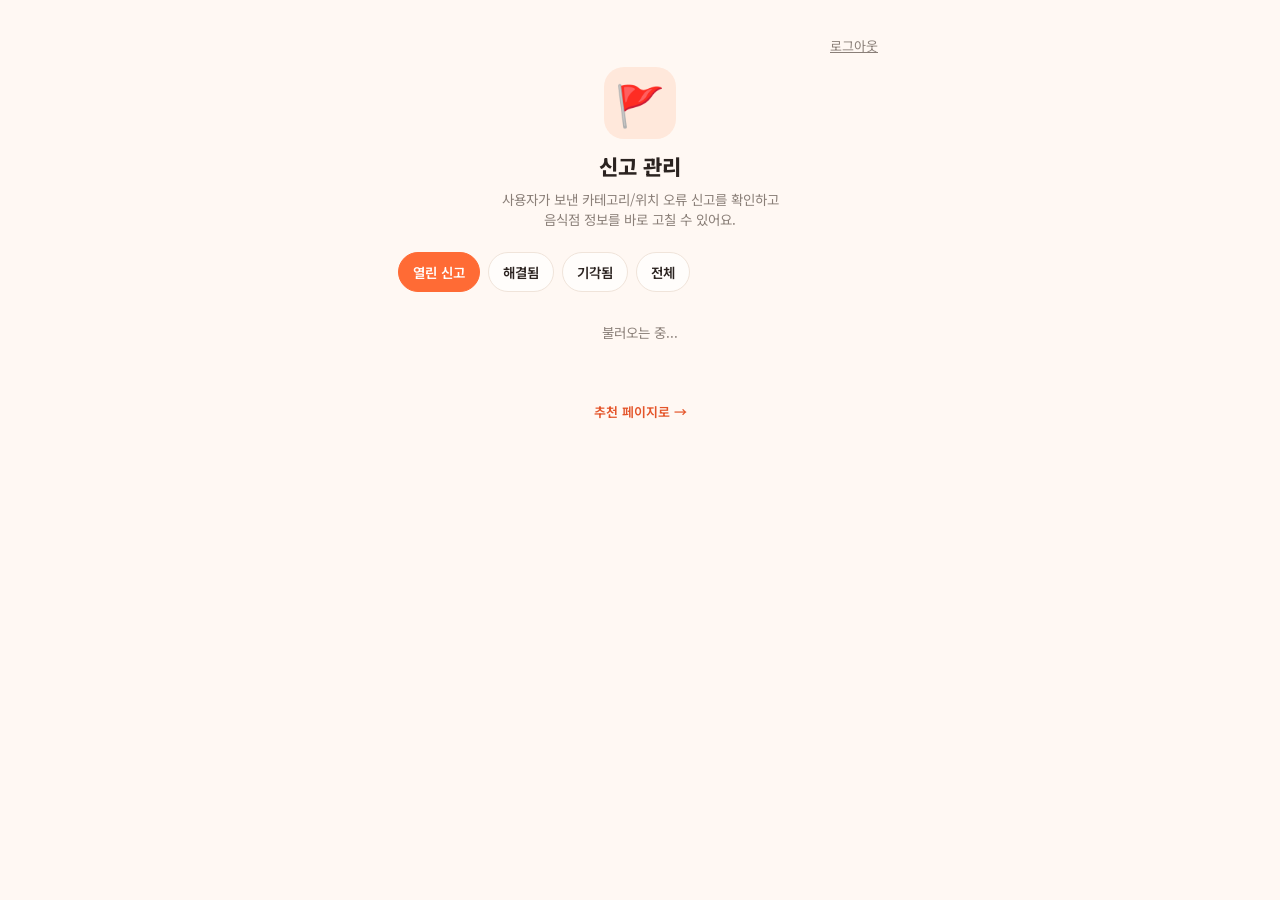
==== backend/static/admin.html @ 5256d0db "신고 기능 + /admin 관리 페이지 추가 카드마다 깃발 버튼으로 카테고리/위치/폐업/중복 오류를 신고할 수 있고(reports 테이블), /admin에서 열린 신고를 보고 음식" ====
<!doctype html>
<html lang="ko">
<head>
  <meta charset="utf-8" />
  <meta name="viewport" content="width=device-width, initial-scale=1" />
  <title>신고 관리</title>
  <link rel="preconnect" href="https://fonts.googleapis.com" />
  <link rel="preconnect" href="https://fonts.gstatic.com" crossorigin />
  <link href="https://fonts.googleapis.com/css2?family=Noto+Sans+KR:wght@400;500;700;800&display=swap" rel="stylesheet" />
  <link rel="stylesheet" href="css/style.css" />
</head>
<body>
  <main class="wrap">
    <div class="top-bar">
      <span id="whoami" class="hint"></span>
      <button type="button" id="logoutBtn" class="text-btn">로그아웃</button>
    </div>

    <header class="hero">
      <div class="hero-badge">🚩</div>
      <h1>신고 관리</h1>
      <p class="sub">사용자가 보낸 카테고리/위치 오류 신고를 확인하고<br />음식점 정보를 바로 고칠 수 있어요.</p>
    </header>

    <div class="pills" id="statusTabs">
      <button type="button" class="pill active" data-status="open">열린 신고</button>
      <button type="button" class="pill" data-status="resolved">해결됨</button>
      <button type="button" class="pill" data-status="dismissed">기각됨</button>
      <button type="button" class="pill" data-status="all">전체</button>
    </div>

    <section id="reportList"></section>

    <footer class="foot">
      <a href="/">추천 페이지로 →</a>
    </footer>
  </main>

  <script src="js/admin.js"></script>
</body>
</html>
---- backend/static/css/style.css ----
:root {
  --fg: #2b2320;
  --muted: #8a7f78;
  --bg: #fff8f3;
  --accent: #ff6b35;
  --accent-dark: #e4552a;
  --accent-soft: #ffe8db;
  --ok-bg: #effaf3;
  --ok-border: #34c272;
  --ok-fg: #1e7a46;
  --bad-bg: #fdf1f1;
  --bad-border: #f1a3a3;
  --bad-fg: #b23a3a;
  --card-border: #f0e4da;
  --card-shadow: 0 2px 10px rgba(43, 35, 32, 0.06);
}

* { box-sizing: border-box; }

body {
  margin: 0;
  font-family: "Noto Sans KR", -apple-system, "Segoe UI", sans-serif;
  color: var(--fg);
  background: var(--bg);
}

.wrap {
  max-width: 520px;
  margin: 0 auto;
  padding: 32px 18px 60px;
}

.top-bar {
  display: flex;
  justify-content: space-between;
  align-items: center;
  margin-bottom: 8px;
}
.top-bar .text-btn { padding: 4px; }

.hero { text-align: center; margin-bottom: 22px; }
.hero-badge {
  font-size: 40px;
  width: 72px;
  height: 72px;
  margin: 0 auto 12px;
  display: flex;
  align-items: center;
  justify-content: center;
  background: var(--accent-soft);
  border-radius: 20px;
}
h1 { font-size: 21px; margin: 0 0 8px; font-weight: 800; }
h2 { font-size: 15px; margin: 24px 0 8px; font-weight: 700; }
.sub { color: var(--muted); font-size: 13.5px; line-height: 1.5; margin: 0; }

.card {
  background: white;
  border: 1px solid var(--card-border);
  border-radius: 16px;
  box-shadow: var(--card-shadow);
  padding: 20px;
  margin-bottom: 14px;
}
.card.no-pad { padding: 4px 16px; }

.form-card { display: flex; flex-direction: column; gap: 18px; }

.field { display: flex; flex-direction: column; gap: 8px; }
.field > label { font-size: 13.5px; font-weight: 700; color: var(--fg); }

.input-unit {
  display: flex;
  align-items: center;
  border: 1.5px solid var(--card-border);
  border-radius: 12px;
  padding: 2px 14px;
  background: #fffdfb;
}
.input-unit input {
  border: none;
  outline: none;
  background: transparent;
  font-size: 17px;
  font-weight: 700;
  padding: 10px 0;
  width: 100%;
  color: var(--fg);
  font-family: inherit;
}
.input-unit span { color: var(--muted); font-size: 13px; font-weight: 600; }

.pills { display: flex; flex-wrap: wrap; gap: 8px; }
.pill {
  border: 1.5px solid var(--card-border);
  background: #fffdfb;
  color: var(--fg);
  padding: 9px 14px;
  border-radius: 999px;
  font-size: 13.5px;
  font-weight: 600;
  cursor: pointer;
  font-family: inherit;
}
.pill.active {
  background: var(--accent);
  border-color: var(--accent);
  color: white;
}

.primary-btn {
  padding: 15px 16px;
  border-radius: 12px;
  border: none;
  background: var(--accent);
  color: white;
  font-size: 15.5px;
  font-weight: 700;
  cursor: pointer;
  font-family: inherit;
  width: 100%;
}
.primary-btn:disabled { background: #e8ddd3; color: #b4a89c; cursor: not-allowed; }
.primary-btn:not(:disabled):active { background: var(--accent-dark); }

.ghost-btn {
  display: flex;
  align-items: center;
  gap: 8px;
  width: 100%;
  padding: 13px 14px;
  border-radius: 12px;
  border: 1.5px dashed var(--accent);
  background: var(--accent-soft);
  color: var(--accent-dark);
  font-size: 14px;
  font-weight: 700;
  cursor: pointer;
  font-family: inherit;
}
.ghost-btn .pin { font-size: 16px; }
.ghost-btn.located { border-style: solid; }

.hint { font-size: 12.5px; color: var(--muted); margin: 2px 2px 0; }

.text-btn {
  background: none;
  border: none;
  color: var(--muted);
  font-size: 13px;
  text-decoration: underline;
  cursor: pointer;
  padding: 10px 4px 0;
  font-family: inherit;
}

.notice {
  font-size: 12.5px;
  color: var(--muted);
  margin: 2px 4px 14px;
  text-align: center;
}

#results { display: flex; flex-direction: column; gap: 12px; }

.result-card {
  border-radius: 16px;
  padding: 16px;
  border: 1.5px solid var(--card-border);
  background: white;
  box-shadow: var(--card-shadow);
}
.result-card.infeasible { opacity: 0.7; }

.result-card .top-row { display: flex; justify-content: space-between; align-items: baseline; gap: 10px; }
.result-card .name { font-weight: 800; font-size: 15.5px; }
.result-card .cat { font-size: 12px; color: var(--muted); font-weight: 600; margin-left: 6px; }
.result-card .badge {
  font-size: 11.5px;
  font-weight: 700;
  padding: 4px 10px;
  border-radius: 999px;
  white-space: nowrap;
}
.result-card.feasible .badge { background: var(--ok-bg); color: var(--ok-fg); border: 1px solid var(--ok-border); }
.result-card.infeasible .badge { background: var(--bad-bg); color: var(--bad-fg); border: 1px solid var(--bad-border); }

.badge-congestion {
  font-size: 11px;
  font-weight: 700;
  padding: 2px 8px;
  margin-left: 6px;
  border-radius: 999px;
  background: var(--bad-bg, #fde8e8);
  color: var(--bad-fg, #b42318);
  white-space: nowrap;
}

.result-card .meta { font-size: 12.5px; color: var(--muted); margin-top: 8px; }

.progress-track {
  height: 7px;
  border-radius: 999px;
  background: #f1e9e1;
  margin-top: 10px;
  overflow: hidden;
}
.progress-fill { height: 100%; border-radius: 999px; }
.result-card.feasible .progress-fill { background: var(--ok-border); }
.result-card.infeasible .progress-fill { background: var(--bad-border); }

.empty-state {
  text-align: center;
  padding: 30px 16px;
  color: var(--muted);
  font-size: 13.5px;
}

.foot { text-align: center; margin-top: 26px; }
.foot a { color: var(--accent-dark); font-size: 13px; text-decoration: none; font-weight: 600; }
.foot a:hover { text-decoration: underline; }

/* collect page */
.stat-card { padding: 16px 20px; }
.stat-row { display: flex; align-items: center; gap: 16px; }
.stat-num { font-size: 26px; font-weight: 800; color: var(--accent-dark); line-height: 1; }
.stat-label { font-size: 12px; color: var(--muted); margin-top: 4px; }
.stat-divider { width: 1px; height: 32px; background: var(--card-border); }
.stat-model { font-size: 12.5px; color: var(--muted); line-height: 1.4; }

.collect-row { display: flex; gap: 10px; }

table { width: 100%; border-collapse: collapse; font-size: 13px; }
th, td { text-align: left; padding: 10px 6px; border-bottom: 1px solid var(--card-border); }
th { color: var(--muted); font-weight: 600; font-size: 12px; }

.spinner {
  display: inline-block;
  width: 14px;
  height: 14px;
  border: 2px solid rgba(255,255,255,0.4);
  border-top-color: white;
  border-radius: 50%;
  animation: spin 0.7s linear infinite;
  margin-right: 6px;
  vertical-align: -2px;
}
@keyframes spin { to { transform: rotate(360deg); } }

.map-link-btn {
  margin-top: 10px;
  padding: 7px 12px;
  border-radius: 10px;
  border: 1.5px solid var(--card-border);
  background: var(--accent-soft);
  color: var(--accent-dark);
  font-weight: 700;
  font-size: 12.5px;
  cursor: pointer;
}
.map-link-btn:active { transform: translateY(1px); }

.map-modal {
  position: fixed;
  inset: 0;
  background: rgba(43, 35, 32, 0.45);
  display: flex;
  align-items: flex-end;
  justify-content: center;
  z-index: 100;
}
.map-modal.hidden { display: none; }

.map-modal-inner {
  width: 100%;
  max-width: 480px;
  background: white;
  border-radius: 20px 20px 0 0;
  padding: 16px;
  max-height: 85vh;
  display: flex;
  flex-direction: column;
}
@media (min-width: 540px) {
  .map-modal { align-items: center; }
  .map-modal-inner { border-radius: 20px; }
}

.map-modal-header {
  display: flex;
  justify-content: space-between;
  align-items: center;
  margin-bottom: 10px;
}
.map-modal-title { font-weight: 800; font-size: 15.5px; }

.map-container {
  width: 100%;
  height: 320px;
  border-radius: 14px;
  background: var(--accent-soft);
  overflow: hidden;
}

.map-modal-summary { margin-top: 10px; text-align: center; font-weight: 600; }

.results-toolbar { display: flex; gap: 8px; margin: 2px 0 14px; }

.random-pick-btn {
  flex: 1;
  padding: 12px;
  border-radius: 14px;
  border: none;
  background: linear-gradient(135deg, #ff6b35, #ffab6b);
  color: white;
  font-weight: 800;
  font-size: 14.5px;
  cursor: pointer;
  box-shadow: var(--card-shadow);
}
.random-pick-btn:active { transform: translateY(1px); }

.fav-only-btn {
  padding: 12px 14px;
  border-radius: 14px;
  border: 1.5px solid var(--card-border);
  background: white;
  font-weight: 700;
  font-size: 13.5px;
  color: var(--muted);
  cursor: pointer;
  white-space: nowrap;
}
.fav-only-btn.active {
  background: var(--accent-soft);
  color: var(--accent-dark);
  border-color: var(--accent);
}

.random-pick-btn.hidden, .fav-only-btn.hidden { display: none; }

.top-row-right { display: flex; align-items: center; gap: 6px; }
.fav-btn {
  border: none;
  background: none;
  font-size: 18px;
  line-height: 1;
  cursor: pointer;
  padding: 2px;
  color: var(--muted);
}
.fav-btn.active { filter: drop-shadow(0 0 1px rgba(255, 171, 20, 0.6)); }

.report-card { display: flex; flex-direction: column; gap: 12px; margin-bottom: 14px; }
.report-card input, .report-card select {
  padding: 10px 12px;
  border-radius: 10px;
  border: 1.5px solid var(--card-border);
  font-size: 14px;
  font-family: inherit;
}
.report-card .collect-row .field { flex: 1; }

.map-modal select, .map-modal textarea {
  width: 100%;
  padding: 10px 12px;
  border-radius: 10px;
  border: 1.5px solid var(--card-border);
  font-size: 14px;
  font-family: inherit;
  resize: vertical;
}

.report-btn {
  border: none;
  background: none;
  font-size: 15px;
  line-height: 1;
  cursor: pointer;
  padding: 2px;
  opacity: 0.55;
}
.report-btn:hover { opacity: 1; }

.result-card.picked {
  animation: pick-pulse 1.4s ease;
  border-color: var(--accent);
}
@keyframes pick-pulse {
  0% { box-shadow: 0 0 0 0 rgba(255, 107, 53, 0.55); }
  70% { box-shadow: 0 0 0 14px rgba(255, 107, 53, 0); }
  100% { box-shadow: 0 0 0 0 rgba(255, 107, 53, 0); }
}
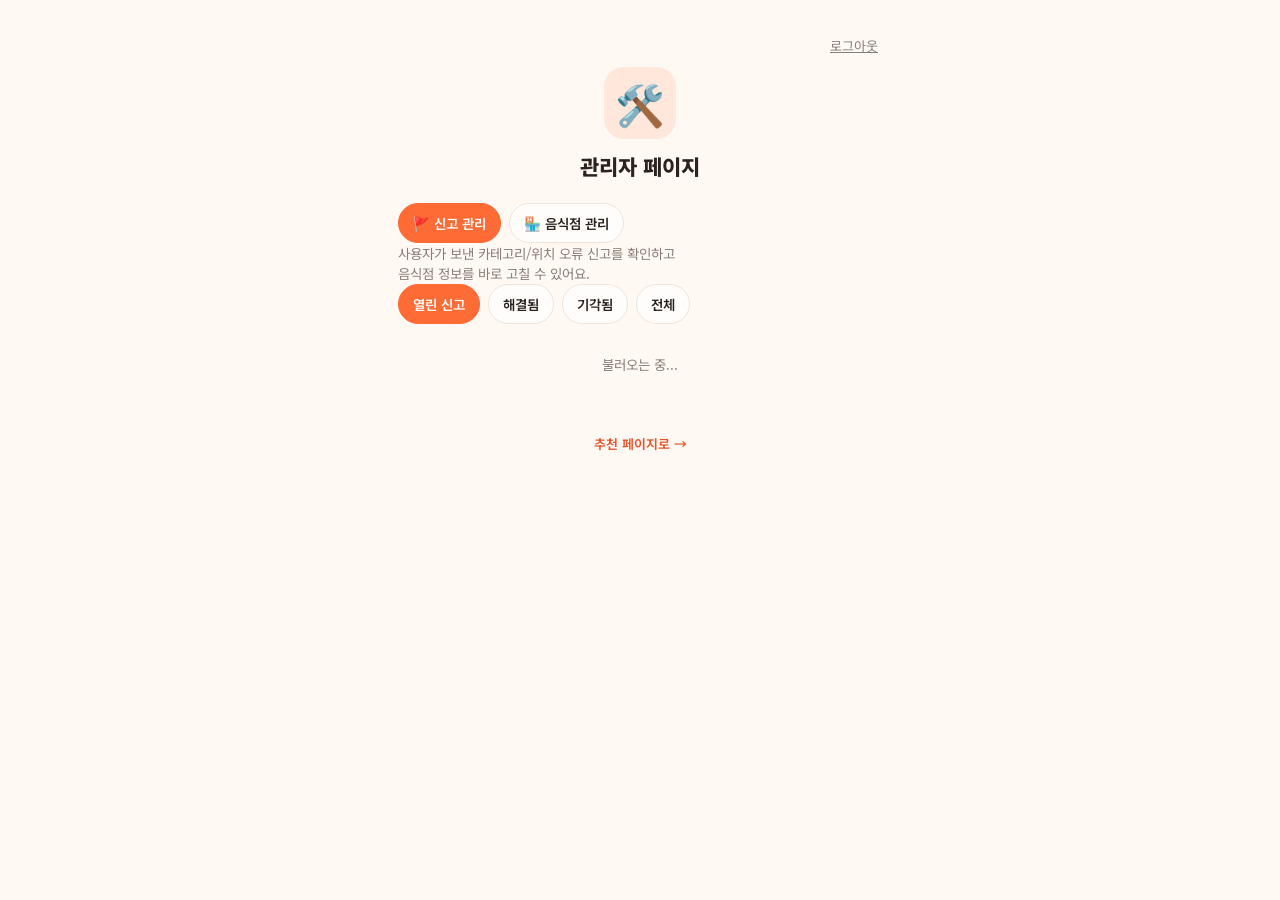
==== commit b5481093: "음식점 전체 대기시간 커버 + 자동 이동기록 + 음식점 관리를 /admin으로 이전 - 팀원이 이번엔 우리 DB 전체(3,647개)를 restaurant_id로 직접 매칭해서 만들" ====
--- a/backend/static/admin.html
+++ b/backend/static/admin.html
@@ -8,6 +8,10 @@
   <link rel="preconnect" href="https://fonts.gstatic.com" crossorigin />
   <link href="https://fonts.googleapis.com/css2?family=Noto+Sans+KR:wght@400;500;700;800&display=swap" rel="stylesheet" />
   <link rel="stylesheet" href="css/style.css" />
+  <link rel="manifest" href="/manifest.json" />
+  <meta name="theme-color" content="#ff6b35" />
+  <link rel="icon" href="/icons/favicon-32.png" />
+  <link rel="apple-touch-icon" href="/icons/icon-192.png" />
 </head>
 <body>
   <main class="wrap">
@@ -17,19 +21,80 @@
     </div>
 
     <header class="hero">
-      <div class="hero-badge">🚩</div>
-      <h1>신고 관리</h1>
-      <p class="sub">사용자가 보낸 카테고리/위치 오류 신고를 확인하고<br />음식점 정보를 바로 고칠 수 있어요.</p>
+      <div class="hero-badge">🛠️</div>
+      <h1>관리자 페이지</h1>
     </header>
 
-    <div class="pills" id="statusTabs">
-      <button type="button" class="pill active" data-status="open">열린 신고</button>
-      <button type="button" class="pill" data-status="resolved">해결됨</button>
-      <button type="button" class="pill" data-status="dismissed">기각됨</button>
-      <button type="button" class="pill" data-status="all">전체</button>
+    <div class="pills" id="pageTabs">
+      <button type="button" class="pill active" data-page="reports">🚩 신고 관리</button>
+      <button type="button" class="pill" data-page="restaurants">🏪 음식점 관리</button>
     </div>
 
-    <section id="reportList"></section>
+    <section id="reportsPage">
+      <p class="sub">사용자가 보낸 카테고리/위치 오류 신고를 확인하고<br />음식점 정보를 바로 고칠 수 있어요.</p>
+
+      <div class="pills" id="statusTabs">
+        <button type="button" class="pill active" data-status="open">열린 신고</button>
+        <button type="button" class="pill" data-status="resolved">해결됨</button>
+        <button type="button" class="pill" data-status="dismissed">기각됨</button>
+        <button type="button" class="pill" data-status="all">전체</button>
+      </div>
+
+      <section id="reportList"></section>
+    </section>
+
+    <section id="restaurantsPage" class="hidden">
+      <p class="sub">직접 조사한 진짜 음식점을 추가하거나, 더미/잘못 들어간 데이터를 정리해요.<br />
+        data.go.kr로 자동 수집된 3천여 개는 여기서 하나씩 찾아 고치기보다 🚩 신고 기능으로 고치는 게 편해요.</p>
+
+      <form id="addForm" class="card form-card">
+        <div class="field">
+          <label for="name">이름</label>
+          <div class="input-unit"><input type="text" id="name" required /></div>
+        </div>
+        <div class="field">
+          <label>카테고리</label>
+          <div id="categoryPills" class="pills"></div>
+          <div class="input-unit" style="margin-top:8px;">
+            <input type="text" id="customCategory" placeholder="목록에 없으면 직접 입력" />
+          </div>
+        </div>
+        <div class="field">
+          <label for="address">주소 (선택)</label>
+          <div class="input-unit"><input type="text" id="address" /></div>
+        </div>
+        <div class="field">
+          <button type="button" id="locateBtn" class="ghost-btn">
+            <span class="pin">📍</span>
+            <span id="locateBtnText">지금 내 위치 사용</span>
+          </button>
+          <p id="locationStatus" class="hint">버튼을 누르거나, 아래에 좌표를 직접 입력하세요.</p>
+        </div>
+        <div class="field">
+          <label>좌표 (직접 입력도 가능)</label>
+          <div style="display:flex; gap:8px;">
+            <div class="input-unit"><input type="number" step="any" id="lat" placeholder="위도" /></div>
+            <div class="input-unit"><input type="number" step="any" id="lng" placeholder="경도" /></div>
+          </div>
+        </div>
+        <button type="submit" id="submitBtn" class="primary-btn"><span id="submitBtnText">추가하기</span></button>
+        <p id="formMsg" class="hint"></p>
+      </form>
+
+      <div class="card" style="display:flex; justify-content:space-between; align-items:center;">
+        <span class="hint" id="dummyNotice"></span>
+        <button type="button" id="clearDummyBtn" class="text-btn" style="color:#b23a3a;">더미 데이터 한번에 삭제</button>
+      </div>
+
+      <h2>직접 추가한 음식점 / 더미</h2>
+      <div id="manualRestaurantList"></div>
+
+      <h2>전체 음식점 검색 (수정/삭제용)</h2>
+      <div class="place-search">
+        <input type="text" id="restaurantSearchInput" placeholder="음식점 이름으로 검색" />
+      </div>
+      <div id="restaurantSearchResults"></div>
+    </section>
 
     <footer class="foot">
       <a href="/">추천 페이지로 →</a>
@@ -37,5 +102,6 @@
   </main>
 
   <script src="js/admin.js"></script>
+  <script src="js/pwa.js"></script>
 </body>
 </html>
--- a/backend/static/css/style.css
+++ b/backend/static/css/style.css
@@ -38,6 +38,28 @@
 }
 .top-bar .text-btn { padding: 4px; }
 
+.auto-collect-badge {
+  display: block;
+  width: 100%;
+  margin-bottom: 14px;
+  padding: 8px 12px;
+  border-radius: 10px;
+  border: 1.5px dashed var(--card-border);
+  background: none;
+  color: var(--muted);
+  font-size: 12px;
+  font-weight: 600;
+  font-family: inherit;
+  cursor: pointer;
+  text-align: center;
+}
+.auto-collect-badge.on {
+  border-style: solid;
+  border-color: var(--ok-border);
+  background: var(--ok-bg);
+  color: var(--ok-fg);
+}
+
 .hero { text-align: center; margin-bottom: 22px; }
 .hero-badge {
   font-size: 40px;
@@ -142,6 +164,43 @@
 .ghost-btn.located { border-style: solid; }
 
 .hint { font-size: 12.5px; color: var(--muted); margin: 2px 2px 0; }
+
+.place-search { position: relative; margin-top: 8px; }
+.place-search input {
+  width: 100%;
+  padding: 10px 12px;
+  border-radius: 10px;
+  border: 1.5px solid var(--card-border);
+  font-size: 13.5px;
+  font-family: inherit;
+}
+.place-search-results {
+  position: absolute;
+  left: 0;
+  right: 0;
+  top: calc(100% + 4px);
+  background: white;
+  border: 1.5px solid var(--card-border);
+  border-radius: 12px;
+  box-shadow: var(--card-shadow);
+  z-index: 10;
+  max-height: 220px;
+  overflow-y: auto;
+}
+.hidden { display: none; }
+.place-search-results.hidden { display: none; }
+.place-search-item {
+  padding: 10px 12px;
+  cursor: pointer;
+  display: flex;
+  flex-direction: column;
+  gap: 2px;
+  border-bottom: 1px solid var(--card-border);
+}
+.place-search-item:last-child { border-bottom: none; }
+.place-search-item:hover { background: var(--accent-soft); }
+.place-search-item strong { font-size: 13.5px; }
+.place-search-item span { font-size: 11.5px; color: var(--muted); }
 
 .text-btn {
   background: none;
@@ -247,18 +306,19 @@
 }
 @keyframes spin { to { transform: rotate(360deg); } }
 
-.map-link-btn {
-  margin-top: 10px;
+.card-actions { display: flex; gap: 8px; margin-top: 10px; }
+
+.map-link-btn, .share-btn {
   padding: 7px 12px;
   border-radius: 10px;
   border: 1.5px solid var(--card-border);
-  background: var(--accent-soft);
-  color: var(--accent-dark);
   font-weight: 700;
   font-size: 12.5px;
   cursor: pointer;
 }
-.map-link-btn:active { transform: translateY(1px); }
+.map-link-btn { background: var(--accent-soft); color: var(--accent-dark); }
+.share-btn { background: #fee500; color: #3c1e1e; border-color: #fee500; }
+.map-link-btn:active, .share-btn:active { transform: translateY(1px); }
 
 .map-modal {
   position: fixed;
@@ -391,3 +451,22 @@
   70% { box-shadow: 0 0 0 14px rgba(255, 107, 53, 0); }
   100% { box-shadow: 0 0 0 0 rgba(255, 107, 53, 0); }
 }
+
+.pwa-install-btn {
+  position: fixed;
+  left: 50%;
+  bottom: 18px;
+  transform: translateX(-50%);
+  z-index: 50;
+  padding: 12px 20px;
+  border: none;
+  border-radius: 999px;
+  background: var(--fg);
+  color: white;
+  font-weight: 700;
+  font-size: 13.5px;
+  font-family: inherit;
+  cursor: pointer;
+  box-shadow: 0 6px 18px rgba(43, 35, 32, 0.25);
+}
+.pwa-install-btn.hidden { display: none; }
